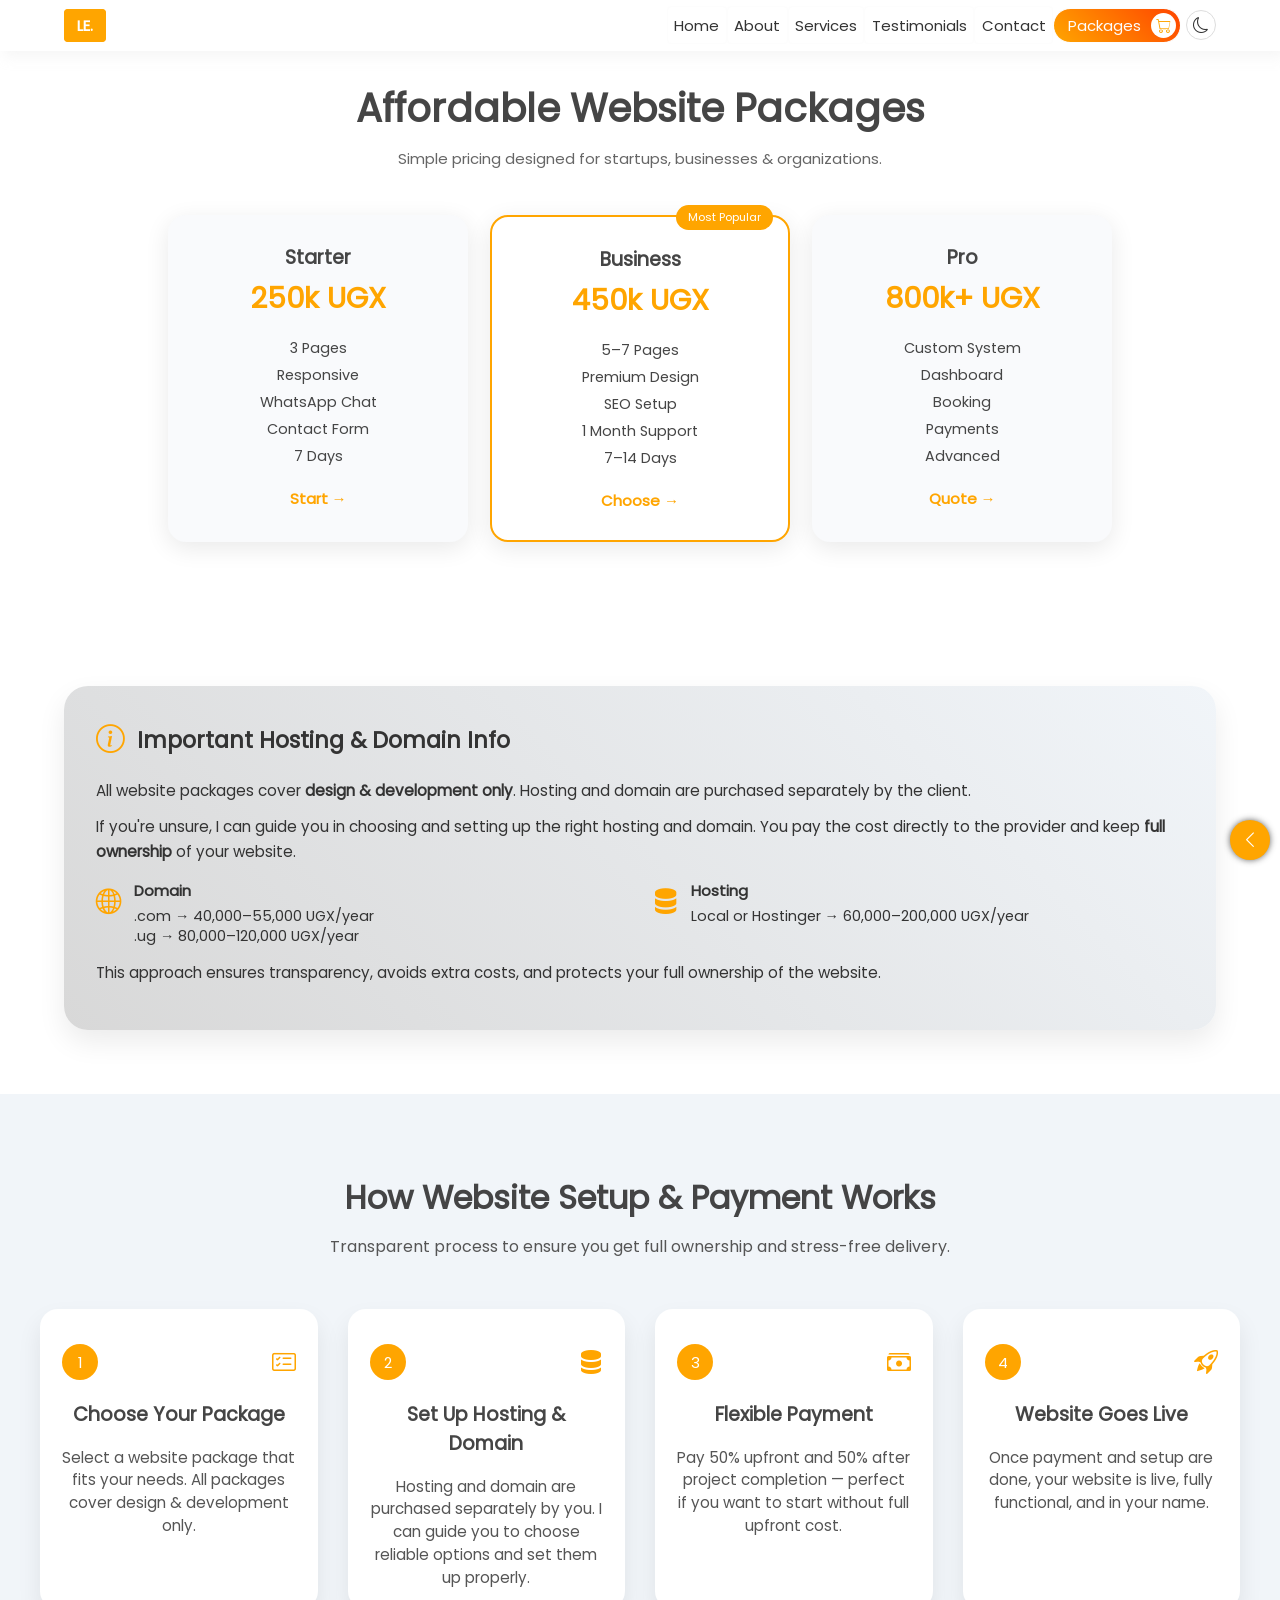
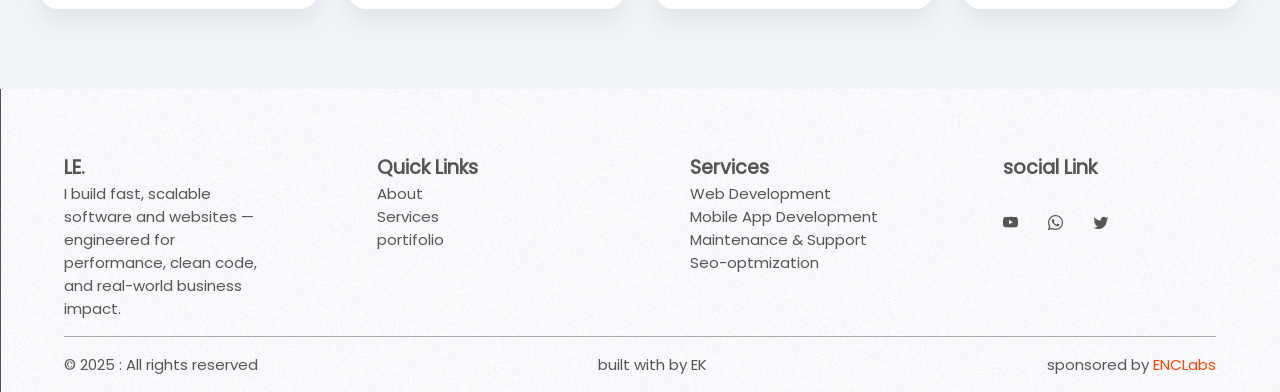
==== packages.html @ 896658f3 "Refactor: change lianemma to EmKay and organize files" ====
<!DOCTYPE html>
<html lang="en">
<head>
    <meta charset="UTF-8">
    <meta name="viewport" content="width=device-width, initial-scale=1.0">

    <!-- PRIMARY SEO -->
    <title>EmKay | Packages</title>

    <!---------styles links-->
    <link rel="stylesheet" href="css/style.css">
    <link rel="stylesheet" href="css/header.css">
    <link rel="stylesheet" href="css/home.css">
    <link rel="stylesheet" href="css/packages.css">
    <link rel="stylesheet" href="css/dark-mode.css">
    <link rel="stylesheet" href="css/cho.css">
    <link rel="stylesheet" href="css/bootstrap-icons.css">
    <link rel="stylesheet" href="css/mediascreen.css">

    <link rel="icon" type="image/jpg" href="img/site_logo_le.png">

    <meta name="google-site-verification" content="nlS0Vsj3P71KugD2MzU5uS8u9MO6nViIM4F-CZdDZWw" />


</head>
<body class="dark">
    <header>
        <nav>
            <div class="logo"><p>LE.</p></div>

            <div class="links">
                <a href="index.html">home</a>
                <a href="index.html#About">About</a>
                <a href="index.html#Services">Services</a>
                <a href="index.html#Testimonial">Testimonials</a>
                <a href="index.html#contact">contact</a>
                <a href="packages.html" class="pack fl">packages <i class="bi bi-cart icy"></i></a>

                <div class="dark-mo">
                    <i class="bi bi-moon"></i>
                    <i class="bi bi-sun"></i>
                </div>

                <div class="close">
                    <i class="bi bi-x icky"></i>
                </div>
            </div>

            <div class="piko fl">
                <a href="packages.html" class="pikop"><p>packages</p> <i class="bi bi-cart icy"></i></a>
                <div id="bars">
                    <i class="bi bi-list"></i>
                </div>
            </div>

        </nav>

    </header>


    <section class="home-pricing">

      <div class="pricing-header">
        <h2>Affordable Website Packages</h2>
        <p>Simple pricing designed for startups, businesses & organizations.</p>
      </div>

      <div class="pricing-mini">

        <div class="mini-card">
          <h4>Starter</h4>
          <span class="price">250k UGX</span>

          <ul>
            <li>3 Pages</li>
            <li>Responsive</li>
            <li>WhatsApp Chat</li>
            <li>Contact Form</li>
            <li>7 Days</li>
          </ul>

          <a href="index.html#contact">Start →</a>
        </div>

        <div class="mini-card popular">
          <span class="badge">Most Popular</span>

          <h4>Business</h4>
          <span class="price">450k UGX</span>

          <ul>
            <li>5–7 Pages</li>
            <li>Premium Design</li>
            <li>SEO Setup</li>
            <li>1 Month Support</li>
            <li>7–14 Days</li>
          </ul>

          <a href="index.html#contact">Choose →</a>
        </div>

        <div class="mini-card">
          <h4>Pro</h4>
          <span class="price">800k+ UGX</span>

          <ul>
            <li>Custom System</li>
            <li>Dashboard</li>
            <li>Booking</li>
            <li>Payments</li>
            <li>Advanced</li>
          </ul>

          <a href="index.html#contact">Quote →</a>
        </div>

      </div>

    </section>

<section class="pricing-note-card">
<div class="note-h">
  <div class="note-header">
    <i class="bi bi-info-circle icy"></i>
    <h3>Important Hosting & Domain Info</h3>
  </div>

  <div class="note-content">
    <p>All website packages cover <strong class="imp">design & development only</strong>. 
        Hosting and domain are purchased separately by the client.</p>

    <p>If you're unsure, I can guide you in choosing and setting up the right hosting and domain. 
        You pay the cost directly to the provider and keep 
        <strong class="imp">full ownership</strong> of your website.</p>

    <div class="note-items">

      <div class="note-item">
        <i class="bi bi-globe2 icy"></i>
        <div>
          <strong class="strg">Domain</strong>
          <p>.com → 40,000–55,000 UGX/year<br>.ug → 80,000–120,000 UGX/year</p>
        </div>
      </div>

      <div class="note-item">
        <i class="bi bi-server icy"></i>
        <div>
          <strong class="strg">Hosting</strong>
          <p>Local or Hostinger → 60,000–200,000 UGX/year</p>
        </div>
      </div>

    </div>

    <p>This approach ensures transparency, avoids extra costs, and protects your full ownership of the website.</p>
  </div>
</div>
</section>


      <!-- Payment Plan / Flexible Payment Section -->
    <section class="hosting-payment-steps">
      <div class="section-header">
        <h2>How Website Setup & Payment Works</h2>
        <p>Transparent process to ensure you get full ownership and stress-free delivery.</p>
      </div>

      <div class="steps-container">

        <!-- Step 1: Package Selection -->
        <div class="step-card">
            <div class="st-c-top fl">
                <div class="step-number">1</div>
                <i class="bi bi-card-checklist step-icon"></i>
            </div>
            <h4>Choose Your Package</h4>
            <p>
                Select a website package that fits your needs. 
                All packages cover design & development only.
            </p>
        </div>

        <!-- Step 2: Hosting & Domain -->
        <div class="step-card">
            <div class="st-c-top fl">
                <div class="step-number">2</div>
                <i class="bi bi-server step-icon"></i>
            </div>
            <h4>Set Up Hosting & Domain</h4>
            <p>
                Hosting and domain are purchased separately by you. 
                I can guide you to choose reliable options and set them up properly.
            </p>
            <ul class="more-holder">
                <li>.com → 40k–55k UGX/year, .ug → 80k–120k UGX/year</li>
                <li>Hosting → 60k–200k UGX/year</li>
            </ul>

        </div>

        <!-- Step 3: Payment Plan -->
        <div class="step-card">
            <div class="st-c-top fl">
                <div class="step-number">3</div>
                <i class="bi bi-cash-stack step-icon"></i>
            </div>
          <h4>Flexible Payment</h4>
          <p>Pay 50% upfront and 50% after project completion — perfect 
            if you want to start without full upfront cost.</p>
        </div>

        <!-- Step 4: Launch -->
        <div class="step-card">
            <div class="st-c-top fl">
                <div class="step-number">4</div>
                <i class="bi bi-rocket-takeoff step-icon"></i>
            </div>
            <h4>Website Goes Live</h4>
            <p>Once payment and setup are done, your website is live, fully functional, and in your name.</p>
        </div>

      </div>
    </section>



    <!---foooter-->
    <footer>
       <div class="footer-content">
            <div class="footer-About">
                <h2>LE.</h2>
                <p> 
                    I build fast, scalable software and websites — 
                    engineered for performance, 
                    clean code, and
                    real-world business impact.
                </p>
            </div>

            <div class="footer-nav">
                <h2>Quick Links</h2>
               <div class="foot-links">
                <a href="#About">About</a>
                <a href="#Services">Services</a>
                <a href="#portifolio">portifolio</a>
               </div>
            </div>

            <div class="footer-nav">
                <h2>Services</h2>
               <div class="foot-links">
                <a href="index.html#Services">Web Development</a>
                <a href="index.html#Services">Mobile App Development</a>
                <a href="index.html#Services">Maintenance & Support</a>
                <a href="index.html#Services">Seo-optmization</a>
               </div>
            </div>

            <div class="footer-socials">
                <h2>social Link</h2>
                <div class="icons">
                  <i class="bi bi-youtube icky"></i>
                  <i class="bi bi-whatsapp icky"></i>
                  <i class="bi bi-twitter icky"></i>
                </div>
            </div>
       </div>

       <div class="copy-ryt">
            <p> &copy; 2025 : All rights reserved</p>
            <p> built with <i class="fas fa-heart" style="color: orangered;"></i> by EK</p>
            <p> sponsored by <a href="https://enclabs.wuaze.com/" style="text-decoration: none; color: orangered;">ENCLabs</a></p>
       </div>
    </footer>



    <div class="up circular">
        <div id="aside-arrow">
              <div class="bi bi-chevron-left"></div>
        </div>
        <div class="soc-more">
            <a href="#"><div class="bi bi-chevron-up ctr"></div></a>
            <div class="aside-socials">
                <a href="https://wa.me/0706551043?text=Hello%20there!" target="_blank" rel="noopener noreferrer">
                <i class="bi bi-whatsapp ctr"></i>
                </a>
            </div>
        </div>
    </div>


    <script src="js/lenis.min.js"></script>
    <script src="js/SplitType.min.js"></script>
    <script src="js/gsap.min.js"></script>
    <script src="js/ScrollTrigger.min.js"></script>
    <script src="js/app.js"></script>
    <script src="js/dktoggle.js"></script>
</body>
</html>
---- css/style.css ----
*{
    padding: 0%;
    margin: 0%;
    box-sizing: border-box;
}

@font-face {
    font-family: "Poppins";
    src: url(../fonts/Poppins-Regular.woff2);
    font-display: swap;
}
@font-face {
    font-family: "Orbitron";
    src: url(../fonts/Web-PS\ Orbitron.woff2);
    font-display: swap;
}
@font-face {
    font-family: "space";
    src: url(../fonts/SpaceGrotesk-Regular.otf);
    font-display: swap;
}

body{
    width: 100%;
    height: 100dvh;
    background: hsl(0 0 100%);
    color: #2c2c2ce1;
    font-family: "Poppins",sans-serif;
    font-size: 15px;
    transition: background 0.8s ease-in-out, background-image 0.8s ease-in-out, color 0.8s ease-in-out;
}


:root{
    /* --background:  rgb(130, 60, 201); */
    --background:  #ffa500;
    --box-shadow: 0px 3px 6px #3333331d;
    --shad: 4px 6px 12px #ddd;
    --shad-2: 4px 6px 12px #0000002c;
    --dck-acc: #555555; 
}

/* defaults */
.btn{
    width: 120px;
    padding: 6px;
    border: none;
    background: var(--background);
    color: #fff;
    text-decoration: none;
    text-align: center;
    border-radius: 5px;
    cursor: pointer;
}

.btn a{
    text-decoration: none;
    font-size: large;
    font-weight: 500;
    color: #fff;
}

img{
    width: 100%;
    height: 100%;
    object-fit: cover;
}

/* defaults end */


/* classes */
.ctr{
    display: flex;
    align-items: center;
    justify-content: center;
}

.fl{
    display: flex;
}

.fl-c{
    display: flex;
    align-items: center;
    justify-content: center;
    flex-direction: column;
}

.skills-top{
    text-align: center;
}
---- css/header.css ----
/* header */
header{
    width: 100%;
    display: flex;
    flex-direction: column;

    /* nav */
    nav{
        width: 100%;
        display: flex;
        align-items: center;
        justify-content: space-between;
        padding-inline: 4rem;
        padding-block: 0.4rem;
        box-shadow: 4px 6px 12px #ddd;
        position: sticky;
        top: 0;
        transition: 1s ease-in-out;
    }

    nav.active{
        position: fixed;
        top: 0%;
        background: #fff;
        color: #333;
        z-index: 999;
        box-shadow: 4px 6px 12px #dddddd41;
    }

    nav.active a{
        color: #333;
    }


    nav .logo{
        background: var(--background);
        color: #fff;
        border-radius: 4px;
    }

    nav .logo p{
        border: 1px solid var(--background);
        padding: 4px 12px;
        border-radius: 4px;
        font-weight: 800;
    }

    nav .links{
        display: flex;
        align-items: center;
    }

    nav .links a{
        text-transform: capitalize;
        text-decoration: none;
        padding: 0.4rem;
        font-weight: 500;
        border: 1px solid #fdfdfd;
        border-radius: 4px;
        /* color: var(--background); */
        transition: 0.5s ease-in-out;
    }

    nav .links a:hover{
        border: 1px solid var(--background);
    }

    nav #bars{
        display: none;
    }

    .pack{
        background: linear-gradient(45deg,orange,orangered);
        padding: 4px 4px !important;
        padding-left: 14px !important;
        color: #fdfdfd !important;
        border-radius: 24px !important;
        margin-right: 5px;
        text-decoration: none;
        display: flex !important;
        justify-content: space-between !important;
        align-items: center;
        gap: 10px;

        .icy{
            font-weight: 700;
            background: white;
            color: orange;
            padding: 1px 5px;
            border-radius: 100%;
        }
    }

    .piko{
        gap: 10px;
        position: absolute;
        top: -30px;
    }

    .pikop{
        width: 140px;
        display: none;
        background: linear-gradient(45deg,orange,orangered);
        display: flex;
        align-items: center;
        justify-content: space-between;
        border-radius: 24px;
        padding-left: 14px;
        padding-right: 4px;
        color: #fff !important;
        text-decoration: none !important;

        .icy{
            font-weight: 700;
            background: white;
            color: orange;
            padding: 1px 5px;
            border-radius: 100%;
        }
    }

    .close{
        display: none;
    }

    /* .dark-mo */

    .dark-mo{
        width: 30px;
        height: 30px;
        display: flex;
        align-items: center;
        justify-content: center;
        opacity: 1;
        color: #aaaaaa;
        padding: 0.4rem;
        font-size: 1rem;
        border: 1px solid #ddd;
        border-radius: 100%;

        .bi-sun{
            position: absolute;
            color: #fff;
            font-weight: 700;
        }

        .bi-moon{
            color: #333;
            opacity: 0;
            transform: rotateX(360deg);
        }
    }

    .dark-mo:hover{
        cursor: pointer;
    }
}


/* ================ footer styles ================= */


/* footeerr styles */
footer{
    width: 100%;
    background: #eeeeee;
    background-image: url(../img/tst_bck-02.jpg);
    background-size: cover;
    color: var(--dck-acc);
    padding: 4rem;
    padding-bottom: 0rem;

    h2{
        font-size: 1.2rem;
    }
}

.footer-content{
    width: 100%;
    display: flex;
    justify-content: space-between;
    gap: 100px;
    padding-bottom: 1rem;
}

.footer-About{
    width: 100%;
}

.footer-nav{
    width: 100%;
    display: flex;
    flex-direction: column;
}

.foot-links{
    display: flex;
    flex-direction: column;
}

.footer-nav a{
    color: var(--dck-acc);
    text-decoration: none;
}

.footer-socials{
    flex-direction: column;
    width: 100%;
    display: flex;
    gap: 30px;
}

.icons{
    display: flex;
    gap: 30px;
}

.copy-ryt{
    width: 100%;
    display: flex;
    align-items: center;
    justify-content: space-between;
    padding-block: 1rem;
    /* background: #eeeeee; */
    border-top: 1px solid #aaaaaa;
}

/* =============== Header media queries =============== */

@media screen and (max-width: 768px) {
    nav{
        width: 100%;
        position: relative;
        padding-inline: 2rem !important;

        #bars{
            width: 30px;
            height: 30px;
            background: transparent;
            display: flex !important;
            align-items: center;
            justify-content: center;
            font-size: 1.2rem;
            border-radius: 4px;
            box-shadow: var(--shad-2);
            border: 1px solid orange;

            .bi-list{
                font-size: 1.5rem;
                color: orange;
            }
        }

        .links{
            width: 100%;
            background: #ffffff71;
            backdrop-filter: blur(7px);
            padding: 34px;
            padding-top: 24px;
            position: absolute;
            right: -200%;
            top: 0%;
            opacity: 0;
            display: flex;
            flex-direction: column !important;
            justify-content: left !important;
            align-items: start !important;
            gap: 15px;
            transition: transform 1s ease-in-out,
                        opacity 0.9s ease-in-out, box-shadow 1.8s ease-in-out;
            z-index: 999;

            a{
                width: 80%;
                border-color: #3333332a !important;
            }

            .close{
                width: 30px;
                height: 30px;
                color: orangered;
                border: 1px solid orangered;
                border-radius: 100%;
                display: flex;
                align-items: center;
                justify-content: center;
                position: absolute;
                top: 20px;
                right: 20px;

                .icky{
                    font-size: 1.2rem;
                    color: orangered;
                    display: block;
                }
            }
        }

        .links.small{
            height: 100vh;
            right: 0%;
            opacity: 1;
            box-shadow: var(--shad-2);
            /* z-index: 1; */
            transition: all 1s ease-in-out;
        }

        .piko{
            position: relative;
            top: 0px;
        }

        .pikop{
            display: flex;
        }
    }


    /* ========footer========== */
    footer{
        padding-inline: 2rem;
    }
    
    .footer-content{
        flex-wrap: wrap;
        gap: 15px;
    }

    .copy-ryt{
        width: 100% !important;
        display: flex;
        align-items: center;
        flex-direction: column !important;
        justify-content: space-between;
        padding-inline: 1 !important;

        p{
            width: 100% !important;
        }
    }
}
---- css/home.css ----
/* hero */
.hero{
    width: 100%;
    height: 90dvh;
    align-items: center;
    justify-content: center;
    display: flex;
    gap: 50px;
    padding-inline: 4rem;
    background: #fafaff;
    background-image: url(../img/tst_bck-02.jpg);
    background-size: cover;

    /* hero-cont */
    .hero-cont{
    width: 100%;
    display: flex;
    gap: 10px;
    flex-direction: column;

    .contbtn{
        width: 150px;
        min-height: 28px;
        opacity: 0;
        padding: 6px;
        display: flex;
        align-items: center;
        justify-content: space-between;
        font-size: 16px;
        font-weight: 500;
        border: none;
        border-radius: 30px;
        background: var(--background);
        transition: 0.5s;
        transform: scale(0.5);
        text-decoration: none;

        span{
            padding-left: 0.5rem;
            color: #fff;
        }

        .icky{
            width: 25px;
            height: 25px;
            display: flex;
            align-items: center;
            justify-content: center;
            background: #fff;
            border-radius: 100%;
            color: orange;
            padding: 4px;
            font-size: 18px;
        }
    }

    .contbtn:hover{
        background: none;
        border: 1px solid orange;
        box-shadow: var(--box-shadow);
        cursor: pointer;
        color: orange;
    }

    .contbtn:hover .icky{
        background: orange;
        color: #fff;
    }
    }

    /* .hero-social */
    .hero-social{
        /* width: 10%; */
        padding: 14px 14px;
        background: #fff;
        border-radius: 4px;
        box-shadow: var(--shad-2);
        display: flex;
        align-items: center;
        justify-content: center;
        flex-direction: column;
        gap: 20px;
        font-size: 30px;

        .xemh{
            width: 35px;
            height: 35px;
            border: 1px solid orange;
            border-radius: 100%;
            padding: 18px;
        }

        a{
            text-decoration: none;
        }

        .icky{
            display: flex !important;
            font-size: 1.3rem;
            color: var(--background);
        }

    }


    /* hero-img */
    .hero-img{
        width: 600px;
        height: 340px;
        border-radius: 100%;
        overflow: clip;
        margin-right: 40px;

        img{
            width: 100%;
            height: 100%;
            object-fit: cover;
        }
    }

}


/* .marquee */

.marquee{
    width: 100%;
    overflow-x: clip;
    background: rgb(255, 255, 255);
    color: var(--background);
    position: relative;
    padding: 12px;
}

.marquee-holder{
    position: relative;
    width: 100%;
    padding: 12px;
    display: flex;
    align-items: center;
    justify-content: center;
}

.mar{
    width: 200px;
    position: absolute;
    left: max(calc(200px * 7),100%);
    padding: 4px 14px;
    display: flex;
    align-items: center;
    gap: 10px;
    animation: sli 30s linear infinite;
    font-weight: 700;
    color: #333;

    .icky{
        color: orange;
        font-size: 1em;
    }
}

@keyframes sli {
    to{
        left: -200px;
    }
}

.mar:nth-child(1){
    animation-delay: calc(30s / 7 * (7 - 1) * -1);
    /* background: #000; */
}

.mar:nth-child(2){
    animation-delay: calc(30s / 7 * (7 - 2) * -1);
}

.mar:nth-child(3){
    animation-delay: calc(30s / 7 * (7 - 3) * -1);
}

.mar:nth-child(4){
    animation-delay: calc(30s / 7 * (7 - 4) * -1);
}

.mar:nth-child(5){
    animation-delay: calc(30s / 7 * (7 - 5) * -1);
    /* background: yellow; */
}

.mar:nth-child(6){
    animation-delay: calc(30s / 7 * (7 - 6) * -1);
}

.mar:nth-child(7){
    animation-delay: calc(30s / 7 * (7 - 7) * -1);
}




/* .About */
.About{
    width: 100%;
    height: 100vh;
    display: flex;
    flex-direction: column;
    align-items: center;
    justify-content: center;
    gap: 40px;
    padding-inline: 4rem;

    /* .about-top */
    .about-top{
        width: 100%;
        display: flex;
        flex-direction: column;
        align-items: center;
        justify-content: center;
        gap: 5px;

        h2{
            overflow: clip;
            font-size: 2rem;
        }
    }


    
    /* .about-body */
    .about-body{
        width: 100%;
        display: flex;
        gap: 40px;
        padding-inline: 6rem;
    }

    .about-body-img{
        width: 50%;
        height: 400px;
        /* aspect-ratio: 4/5; */
        border-radius: 5px;
        overflow: clip;

        img{
            width: 100%;
            height: 100%;
            object-fit: cover;
        }
    }

    
    .cvbtn{
        width: 180px;
        position: relative;
        display: flex;
        align-items: center;
        justify-content: space-between;
        border: none;
        text-decoration: none;
        padding: 0.6rem 1rem;
        font-size: 16px;
        font-weight: 500;
        background: var(--background);
        box-shadow: 4px 6px 12px #ddd;
        color: aliceblue;
        border-radius: 30px;
        overflow: clip;
        transition: transform 0.5s ease-in-out;

        .icky{
            background: #fff;
            font-size: 16px;
            border-radius: 4px;
            color: var(--background);
            padding: 2px;
            position: relative;
            z-index: 1;
            transition: all 1s ease-in-out;
        }

        p{
            position: relative;
            z-index: 1;
        }
    }

    .cvbtn::before{
        content: "";
        position: absolute;
        inset: 0;
        transform: translateY(-180px);
        transition: all 1s ease-in-out;
        background: rebeccapurple;
        border-radius: 30px;
        z-index: -1;
        opacity: 0;
    }

    .cvbtn:hover::before{
        transform: translateY(0);
        z-index: -1;
        opacity: 1;
    }

    .cvbtn:hover{
        transform: translateY(10%);

        .icky{
            color: rebeccapurple;
            box-shadow: var(--shad-2);
        }
    }

    
    .about-cont{
        display: flex;
        flex-direction: column;
        gap: 20px;

        p{
            overflow: clip;
        }
    }


    /* .about-more */
    .about-more{
        display: flex;
        gap: 10px;

        & > div{
            width: 100%;
            height: 200px;
            border-radius: 4px;
            display: flex;
            flex-direction: column;
            align-items: center;
            justify-content: center;
            box-shadow: 4px 6px 12px #ddd;

            &:nth-child(1){
                background: hsl(0, 0%, 100%);
                color: hsl(0 0 40);
                text-align: center;
            }

            &:nth-child(1) h2{
                background: hsl(0, 0%, 100%);
                color: hsl(0 0 35);
            }

             &:nth-child(1) .icky{
                background: hsl(0, 0%, 100%);
                font-size: 1.5rem;
                color: hsl(0 0 35);
                padding: 4px;
                border-radius: 4px;
                margin-bottom: 14px;
                display: block;
            }

            &:nth-child(2){
                color: hsl(0, 0%, 100%);
                background: var(--background);
                text-align: center;
            }

            &:nth-child(2) .icky{
                color: hsl(0, 0%, 100%);
                font-size: 1.5rem;
                padding: 4px;
                border-radius: 4px;
                margin-bottom: 14px;
                display: block;
            }

            &:nth-child(3){
                background: hsl(241, 84%, 35%);
                color: hsl(0 0 85);
                text-align: center;
            }

            &:nth-child(3) .icky{
                color: hsl(0 0 98);
                font-size: 1.5rem;
                padding: 4px;
                border-radius: 4px;
                margin-bottom: 14px;
                display: block;
            }
        }

        .about-more p{
            text-align: center;
            font-size: 0.9rem;
        }

        .about-more h2{
            color: hsl(0 0 98);
            font-weight: 800;
            text-align: center;
        }
    }
}


/* services */
.services{
    width: 100%;
    height: 120vh;
    display: flex;
    align-items: center;
    justify-content: center;
    flex-direction: column;
    padding: 4rem;
    perspective: 1000px;

    .services-top{
        text-align: center;
        margin-bottom: 50px;

        h2{
            font-size: 2rem;
        }
    }

.service-cards{
    width: 100%;
    display: flex;
    justify-content: center;
    gap: 24px;
    perspective: 1400px;
    margin-top: 60px;
    transform-style: preserve-3d;

    .service-card{
        width: 100%;
        height: 320px;
        display: flex;
        flex-direction: column;
        justify-content: space-between;
        gap: 14px;
        background: #fafafa;
        padding: 24px;
        border-radius: 14px;
        transform: rotateY(10deg);
        transition: transform 0.8s ease-in-out,box-shadow 0.5s ease-in-out;
        box-shadow: var(--shad);
        will-change: transform;
        -webkit-font-smoothing: antialiased !important;
        -moz-osx-font-smoothing: grayscale !important;
        text-rendering: optimizeLegibility !important;
        backface-visibility: hidden !important; 

        .icky{
            width: 42px;
            height: 42px;
            padding: 8px;
            border-radius: 50%;
            border: 1px solid black;
            color: black;
            display: flex;
            align-items: center;
            justify-content: center;
            font-size: 24px;
        }

        h2{
            font-size: 17px;
            display: block;
            transform: translateZ(0) !important;
            backface-visibility: hidden !important;
        }

        p{
            font-size: 14px;
            line-height: 1.5;
            opacity: .85;
            display: block;
            transform: translateZ(0) !important;
            backface-visibility: hidden !important;
        }

        .icky-hold{
            width: 100%;
            height: 100px;
            border-radius: 14px;
            display: flex;
            align-items: center;
            justify-content: center;
            background: linear-gradient(to right,#ddd 1px,transparent 1px),
                        linear-gradient(to bottom,#ddd 1px,transparent 1px);
            background-size: 40px 40px;
            box-shadow: inset 30px 30px 50px #fff,
                        inset -30px -30px 50px #fff;
            transition: all .45s ease;
        }
    }


    .featured {
        transform: rotateY(0deg) !important;
        border: 1px solid #cccccc;
        box-shadow: 10px 40px 60px #cccccc80;
        transition: transform 0.8s ease-in-out, box-shadow 0.5s ease-in-out;

        .icky-hold .icky{
            color: #111;
        }

        .service-link{
            opacity: 1;
        }
    }

    .service-card:nth-child(1){
        transform: rotateY(-10deg);
    }

    .service-card:nth-child(2){
        transform: rotateY(-10deg);
    }

    .service-card:nth-child(3){
        .icky{
            width: 42px;
            height: 42px;
        }
    }

    .service-card:hover{
        transform: rotateY(0deg) !important;
    }

}


.service-card:hover .icky-hold{
    transform: scale(1.07);
}



.service-link{
    margin-top: auto;
    font-weight: 600;
    font-size: 14px;
    text-decoration: none;
    color: var(--accent);
    opacity: 0.8;
    transition: all .4s ease;
}

.service-card:hover .service-link{
    opacity: 1;
}

/* Glow */
.featured::before{
    content: "";
    position: absolute;
    inset: -3px;
    border-radius: 20px;
    background: linear-gradient(120deg,var(--accent),transparent,var(--accent));
    filter: blur(14px);
    opacity: .6;
    z-index: -1;
}


.process-timeline{
    width: 100%;
    display: flex;
    align-items: center;
    justify-content: center;
    gap: 16px;
    margin-top: 70px;
    flex-wrap: wrap;
}

.process-step{
    display: flex;
    flex-direction: column;
    align-items: center;
    gap: 8px;
    font-size: 13px;
    color: var(--text-muted);
    opacity: 0;
    transform: translateY(20px);
    transition: all .6s cubic-bezier(.25,.8,.25,1);
}

.process-step .icy{
    width: 30px;
    height: 30px;
    padding: 8px;
    border-radius: 50%;
    background: #1111111c;
    color: #111;
    display: flex;
    align-items: center;
    justify-content: center;
    font-size: 18px;
}

.process-line{
    width: 50px;
    height: 2px;
    background: linear-gradient(90deg, transparent, var(--accent), transparent);
    opacity: .5;
}

/* Reveal animation */
.process-step.show{
    opacity: 1;
    transform: translateY(0);
}


.process-step:nth-child(5) i{
    box-shadow: 0 0 0 rgba(255,153,0,.6);
    animation: pulse 2s infinite;
}

@keyframes pulse{
    0%{ box-shadow: 0 0 0 0 rgba(255,153,0,.6); }
    70%{ box-shadow: 0 0 0 14px rgba(255,153,0,0); }
    100%{ box-shadow: 0 0 0 0 rgba(255,153,0,0); }
}

}

/* portifolio */
.portifolio {
    width: 100%;
    height: 100vh;
    padding: 5rem 2rem;
    gap: 30px;
    background-image: url(../img/tst_bck-02.jpg);
    background-size: cover;

    .portifolio-top{

        h2{
            font-size: 2rem;
        }
    }

    .slides{
        height: 500px;
        gap: 20px;
        transition: all 1s ease-in-out;
        /* background: pink; */

        .slide{
            width: 80px;
            height: 380px;
            transform: scale(0.9);
            box-shadow: var(--shad-2);
            border-radius: 4px;
            overflow: clip;
            position: relative;
            transition: all 1s ease;

            .img{
                position: absolute;
                top: -120%;
            }

            .slide-cont{
                position: relative;
                display: flex;
                flex-direction: column;
                gap: 2px;

                h3{
                    min-width: 280%;
                    position: relative;
                    padding: 4px;
                    border-radius: 4px;
                    top: 120px;
                    left: -80px;
                    transform: rotate(90deg);
                    text-align: center;
                    background: goldenrod;
                }

                p{
                    position: absolute;
                    left: 120%;
                }
                .stack-used{
                    position: absolute;
                    right: -120%;
                }
            }

            .btn{
                position: absolute;
                left: -150%;
            }
        }

        .slide.active{
            width: 400px;
            padding: 14px;
            transform: scale(1);
            background: #fff;

            .img{
                width: 100%;
                height: 160px;
                position: relative;
                border-radius: 8px;
                overflow: clip;
                top: 0%;
            }

            .slide-cont{
                position: relative;

                h3{
                    width: 100%;
                    position: relative;
                    top: 0;
                    left: 0%;
                    transform: rotate(0deg);
                    text-align: left;
                    background: transparent;
                }

                p{
                    position: relative;
                    left: 0%;
                }

                .stack-used{
                    gap: 10px;
                    position: relative;
                    right: 0%;

                    p{
                        background: #000;
                        color: #fff;
                        padding: 4px 14px;
                        border-radius: 24px;
                    }
                }

                .btn{
                    position: relative;
                    left: 0%;
                    margin-top: 10px;
                }
            }
        }

    }

    .slides:hover .slide{
            width: 80px;
            height: 380px;
            transform: scale(0.9);
            box-shadow: var(--shad-2);
            border-radius: 4px;
            overflow: clip;
            position: relative;
            transition: all 1s ease;

            .img{
                position: absolute;
                top: -120%;
            }

            .slide-cont{
                position: relative;
                display: flex;
                flex-direction: column;
                gap: 2px;

                h3{
                    width: 150%;
                    height: auto !important;
                    position: relative;
                    top: 120px;
                    transform: rotate(90deg);
                    text-align: center;
                    background: goldenrod;
                }

                p{
                    position: absolute;
                    left: 120%;
                }
                .stack-used{
                    position: absolute;
                    right: -120%;
                }
            }

            .btn{
                position: absolute;
                left: -150%;
            }
    }

    .slides:hover .slide.active{
        background: transparent;
        .slide-cont{
            position: relative;

            p{
                position: absolute;
                left: 320px;
            }

            /* .stack-used{
                position: absolute;
                left: 320px;
            } */
        }

        h3{
            left: -50px;
        }

        .btn{
            position: absolute;
            left: 220%;
        }
    }

    .slides:hover .slide:hover{
            width: 400px;
            height: 380px;
            padding: 14px;
            transform: scale(1);
            display: flex;
            flex-direction: column;
            justify-content: space-between;
            background: #fff;

            .img{
                width: 100%;
                height: 160px;
                position: relative;
                top: 0%;
                overflow: clip;
                border-radius: 8px;
            }

            .slide-cont{
                position: relative;

                h3{
                    width: 100%;
                    height: auto !important;
                    position: relative;
                    top: 0;
                    left: 0%;
                    transform: rotate(0deg);
                    text-align: left;
                    background: transparent;
                }

                p{
                    position: relative;
                    left: 0%;
                    font-size: 0.9rem;
                }

                .stack-used{
                    gap: 10px;
                    position: relative;
                    right: 0%;

                    p{
                        background: #000;
                        color: #fff;
                        padding: 4px 14px;
                        border-radius: 24px;
                    }
                }

                .btn{
                    position: relative;
                    left: 0%;
                    margin-top: 10px;
                }
            }
    }
}



/* me */
.me{
    padding-inline: 4rem;
    padding-block: 2rem;

    .me-container{
        width: 100%;
        display: flex;
        justify-content: space-between;
        padding: 0.8rem;
        background: linear-gradient(45deg, black, grey);
        box-shadow: 0px 4px 6px #3333331d;
        border-radius: 8px;
        color: #fff;


        
        .me-cotent{
            width: 100%;
            display: flex;
            justify-content: center;
            flex-direction: column;
            padding-left: 6rem;

            h2{
                font-size: 2rem;
            }
        }

        .me-container p{
            margin-top: 20px;
            overflow-y: clip;
        }

        .me-img{
            width: 50%;
            height: 300px;
            overflow: clip;
        }

        .me-img img{
            width: 100%;
            height: 150%;
            object-fit: cover;
        }

        .cta-btns{
            width: 80%;
            gap: 30px;
            flex-wrap: wrap;
            margin-top: 30px;

            a{
                width: 220px;
                text-decoration: none;
                color: #fff;
                border: 1px solid #fff;
                display: flex;
                align-items: center;
                justify-content: space-between;
                padding: 8px 8px;
                padding-left: 14px;
                gap: 10px;
                border-radius: 24px;

                .icy{
                    background: #fff;
                    color: #000000;
                    width: 30px;
                    height: 30px;
                    font-size: 1.1rem;
                    display: flex;
                    align-items: center;
                    justify-content: center;
                    border-radius: 100%;
                }
            }

            a:nth-child(1){
                border: none;
            }

        }

    }
}


/* .testimonials */

.Testimonials{
    width: 100%;
    height: 100vh;
    padding-inline: 4rem;
    background-image: url(../img/tst_bck-02.jpg);
    background-size: cover;

    h2{
        font-size: 2rem;
    }
}

.testimonial-slides{
    width: 100%;
    display: flex;
    justify-content: space-between;
    padding-block: 4rem;
}

.testimonial{
    width: 100%;
    display: none;
    align-items: center;
    justify-content: space-between;
    gap: 50px;
}

.div-one{
    width: 100%;
    background-color: aliceblue;
    padding: 0.8rem;
    box-shadow: var(--box-shadow);
    color: #333;
}

.testimonial-top {
    display: flex;
    padding-bottom: 12px;
    border-radius: 5px;
}

.testimonial-top h2{
    font-size: 18px;
    color: black;
}
.testimonial-top .testimonial-name{
    padding-left: 12px;
    color: #333;
}

.testimonial-img{
    width: 50px;
    height: 50px;
    border-radius: 50%;
    overflow: clip;
}

.testimonial-slides img{
    width: 100%;
    height: 100%;
    object-fit: cover;
}

.testimonial-top .rating{
    width: 60%;
    display: flex;
    justify-content: right;
}

.testimonial-top .rating .fa-star{
    color: var(--background);
}

.test-dots{
    width: 100%;
    display: flex;
    align-items: center;
    justify-content: center;
    gap: 5px;
}

.tdot{
    width: 10px;
    height: 10px;
    border-radius: 100%;
    background: var(--background);
}

/* .contact-wrapper */
.contact-wrapper{
    width: 100%;
    min-height: 100vh;
    padding-inline: 12rem;
    padding-block: 4rem;
}

.contact-wrapper-top{
    width: 100%;
    text-align: center;
    display: flex;
    align-items: center;
    justify-content: center;
    flex-direction: column;

    h2{
        font-size: 2.5rem;
    }
}

.contact{
    width: 100%;
    display: flex;
    gap: 50px;
    justify-content: space-between;
    padding-top: 4rem;
}

.left{
    width: 50%;
    border-right: 1px solid #3333331d;
    padding: 12px;
}

.left .call-me{
    padding: 20px;
    border-bottom: 1px solid #3333331d;
}

.left .call-me div{
    width: 100%;
    display: flex;
    align-items: center;
    gap: 20px;
    color: #ee1b84;;
    padding-bottom: 12px;
}
.xem-call{
    display: flex;
    flex-direction: column !important;
    justify-content: left !important;
    align-items: flex-start !important;
    text-align: left !important;
    gap: 5px !important;
}

.left .icky{
    width: 35px;
    height: 35px;
    color: rgb(245, 245, 245);
    display: flex;
    align-items: center;
    justify-content: center;
    background: #ee1b84;
    padding: 12px;
    font-size: 1.1rem;
    font-weight: 700;
    border-radius: 100%;
}

.left .call-me div h4{
    font-size: small;
    text-transform: capitalize;
}

form{
    width: 40%;
    height: 470px;
    display: flex;
    background: #f1f1f1;
    flex-direction: column;
    gap: 10px;
    padding: 24px;
    border-radius: 5px;
    box-shadow: 0px 5px 14px #0000004d;
}

form .icky{
    display: none;
}

form .names{
    display: flex;
    align-items: center;
    justify-content: space-between;
    gap: 10px;
    position: relative;

    & .p01{
        position: absolute;
        right: 210px;
    }

    .p02{
        position: absolute;
        right: 10px;
    }
}



form input,form textarea{
    width: 100%;
    padding: 12px;
    border: none;
    border-radius: 5px;
    border: 1px solid #8f8f8f96;
    background: transparent;
    color: #333;
    font-family: "Poppins",sans-serif;
    outline: none;
}

form::placeholder{
    color: #464646;
}

form textarea{
    height: 200px;
}

form button{
    width: 50%;
    display: flex;
    align-items: center;
    justify-content: space-between;
    margin: 1px auto;
    padding: 8px;
    padding-left: 14px;
    cursor: pointer;
    background: var(--background);
    border: none;
    border-radius: 50px;
    font-size: 18px;
    color: aliceblue;

    .bi-send{
        background: #fff;
        color: orange;
        border-radius: 50%;
        width: 25px;
        height: 25px;
        padding: 4px;
    }
}

.email{
    position: relative;

    & .e01{
        position: absolute;
        right: 10px;
        top: 5px;
    }
}

.message{
    position: relative;

    & .txt01{
        position: absolute;
        right: 10px;
        top: 5px;
    }
}



/* show class */

.show{
    display: flex;
}

/* .up */
.up{
    display: flex;
    align-items: center;
    justify-content: space-between;
    position: fixed;
    bottom: 40px;
    right: 10px;
    color: #33333342;
    padding: 6px;
    background-color: var(--background);
    border-top-left-radius: 10px;
    border-bottom-left-radius: 10px;
    transition: 0.5s;
    overflow: hidden;
    animation: boxy 2s linear infinite;
}

/* Keyframes for pulsing shadow */
@keyframes boxy {
    0% {
        box-shadow: 0 0 0 0 rgba(255, 87, 34, 0.7);
    }
    50% {
        box-shadow: 0 0 20px 10px rgba(255, 87, 34, 0.5);
    }
    100% {
        box-shadow: 0 0 0 0 rgba(255, 87, 34, 0.7);
    }
}

.up.paused{
    animation-play-state: paused;
}


.up.circular{
    width: 40px;
    height: 40px;
    display: flex;
    align-items: center;
    justify-content: center;
    border-radius: 100%;
    box-shadow: 0px 0px 6px #333333c0;

}

.up.circular .soc-more{
    position: absolute;
    right: -130px;
}

.up .bi-chevron-left{
    color: #fff;
    font-size: 18px;
    cursor: pointer;
}

.soc-more{
    width: 120px;
    display: flex;
    align-items: center;
    justify-content: center;
    gap: 5px;
    position: relative;
    transition: 1s ease;
    right: -300px;

    a{
        text-decoration: none;
    }
}

.soc-more.active{
    right: 0px;
}


.soc-more .bi-whatsapp{
   color: #fff;
   padding: 6px;
   width: 30px;
   height: 30px;
   font-size: 20px;
   background: green;
   border-radius: 100%;
}
.soc-more .bi-chevron-up{
    font-size: 1rem;
    font-weight: bolder;
    padding: 1px;
    width: 30px;
    height: 30px;
    color: #fdfdfd;
    border-radius: 100%;
    border: 2px solid #ffffff;
}

.trans{
    transform: rotate(180deg);
}

/* floating pricing button */

.floating-pricing-btn{
  position: fixed;
  bottom: 120px;
  right: -320px;
  background: #ff880085;
  color: #fff;
  padding: 8px 14px;
  border: 2px solid #ddd;
  border-radius: 50px;
  font-weight: 600;
  text-decoration: none;
  box-shadow: 0 8px 20px rgba(0,0,0,0.2);
  display: flex;
  backdrop-filter: blur(1px);
  align-items: center;
  gap: 8px;
  z-index: 1000;
  transition: all 0.8s ease;

    animation: boxy 2s linear infinite;

    span:nth-child(2){
        display: none;
    }
}

.floating-pricing-btn:hover{
  background: #0056d2;
  transform: translateY(-3px);
  color: #fff;
  box-shadow: 0 12px 25px rgba(0,0,0,0.25);
}

.floating-pricing-btn .bi-cart{
    background: #fff;
    color: orange;
    width: 30px;
    height: 30px;
    border-radius: 100%;
    box-shadow: 4px 6px 14px #0000004d;
}

.floating-pricing-btn.float{
    opacity: 1;
    right: 10px;
}
---- css/packages.css ----
.home-pricing{
  padding: 80px 20px;
  background: #fff;
}

.pricing-header{
  text-align: center;
  max-width: 620px;
  margin: 0 auto 45px;
}

.pricing-header h2{
  font-size: 2.4rem;
  margin-bottom: 10px;
}

.pricing-header p{
  color: #666;
}

/* Layout */
.pricing-mini{
  display: flex;
  justify-content: center;
  gap: 22px;
  flex-wrap: wrap;
  max-width: 1100px;
  margin: auto;
}

/* Cards */
.mini-card{
  background: #f9fafc;
  border-radius: 18px;
  padding: 28px 22px;
  width: 100%;
  max-width: 300px;
  text-align: center;
  transition: all .3s ease;
  box-shadow: 0px 6px 24px #00000017;
}

.mini-card:hover{
  transform: translateY(-6px);
  box-shadow: 0 12px 30px rgba(0,0,0,.08);
}

.mini-card h4{
  font-size: 1.2rem;
  margin-bottom: 5px;
}

.price{
  font-size: 1.8rem;
  font-weight: 700;
  color: orange;
}

.mini-card ul{
  list-style: none;
  margin: 18px 0 20px;
  padding: 0;
  display: flex;
  flex-direction: column;
  gap: 6px;
  font-size: .9rem;
}

.mini-card a{
  display: inline-block;
  font-weight: 600;
  text-decoration: none;
  color: orange;
}

.mini-card a:hover{
  text-decoration: underline;
}

/* Popular */
.popular{
  background: #fff;
  border: 2px solid orange;
  position: relative;
}

.badge{
  position: absolute;
  top: -12px;
  right: 15px;
  background: orange;
  color: #fff;
  padding: 4px 12px;
  font-size: .7rem;
  border-radius: 20px;
}


/* .pricing-note-card{ */
.pricing-note-card{
    padding: 4rem;
    border-radius: 18px;
    color: #333;
}

.note-h{
    box-shadow: 0 12px 28px rgba(0,0,0,0.08);
    background: linear-gradient(45deg,#d8d8d8,#f1f5f9);
    padding: 2rem;
    border-radius: 24px;
}

.note-header{
  display: flex;
  align-items: center;
  gap: 12px;
  margin-bottom: 18px;
}

.note-header i{
  font-size: 1.8rem;
  color: orange;
}

.note-header h3{
  font-size: 1.4rem;
  margin: 0;
}

.note-content p{
  margin: 12px 0;
  line-height: 1.6;
  font-size: 0.95rem;
}

.note-items{
  display: flex;
  flex-wrap: wrap;
  gap: 25px;
  margin: 15px 0;
}

.note-item{
  display: flex;
  align-items: flex-start;
  gap: 12px;
  flex: 1 1;
}

.note-item i{
  font-size: 1.6rem;
  color: orange;
  margin-top: 4px;
}

.note-item strong{
  display: block;
  margin-bottom: 4px;
  font-weight: 600;
}

.note-item p{
  margin: 0;
  font-size: 0.9rem;
  line-height: 1.4;
}

/* Responsive */
@media(max-width:768px){
  .note-items{
    flex-direction: column;
    gap: 10px;

    .note-item{
        height: 100px !important;
    }
  }
}

@media(max-width:480px){
    .pricing-note-card{
        padding: 2rem !important;

        h3{
            font-size: 1rem;
        }
    }
}



/* .hosting-payment-steps */
 .hosting-payment-steps{
  background: #f1f5f9;
  padding: 80px 20px;
}

.section-header{
  text-align: center;
  max-width: 700px;
  margin: 0 auto 50px;
}

.section-header h2{
  font-size: 2rem;
  margin-bottom: 12px;
}

.section-header p{
  color: #555;
  font-size: 1rem;
}

/* Steps Container */
.steps-container{
  display: flex;
  gap: 30px;
  justify-content: center;
  max-width: 1200px;
  margin: auto;
}

/* Individual Step Card */
.step-card{
  background: #fff;
  border-radius: 18px;
  padding: 28px 22px;
  width: 100%;
  height: 300px;
  overflow: hidden;
  text-align: center;
  box-shadow: 0 12px 25px rgba(0,0,0,0.08);
  transition: all 0.3s ease;
  display: flex;
  flex-direction: column;
  gap: 12px;
}

.step-card:hover{
  transform: translateY(-5px);
  box-shadow: 0 16px 35px rgba(0,0,0,0.12);
}

/* st-c-top */
.st-c-top{
    align-items: center;
    justify-content: space-between;
}

/* Step Number Circle */
.step-number{
  width: 36px;
  height: 36px;
  border-radius: 50%;
  background: orange;
  color: #fff;
  display: flex;
  align-items: center;
  justify-content: center;
}

/* Step Icon */
.step-icon{
  font-size: 1.5rem;
  color: orange;
  margin: 8px 0;
}

/* Step Title */
.step-card h4{
  font-size: 1.2rem;
  margin-bottom: 6px;
}

/* Step Description */
.step-card p{
  font-size: .95rem;
  color: #555;
  line-height: 1.5;
}

/* Step List */
.step-card ul{
  list-style: none;
  padding-left: 0;
  margin: 8px 0 0;
  font-size: .9rem;
  color: #333;
}

.step-card ul li::before{
  content: "✓";
  color: #22c55e;
  margin-right: 6px;
}

/* Responsive */
@media(max-width: 900px){
  .steps-container{
    flex-direction: column;
    align-items: center;
  }
}


/* Responsive */
@media(max-width:768px){
  .pricing-header h2{
    font-size: 2rem;
  }
}
---- css/dark-mode.css ----
body.dark{
    background: #0f0f0f;
    color: #ddd;

    .icky{
        display: flex;
    }

    /* header */

    header{
        background: #0f0f0f;

        nav{
            background: #333;
            box-shadow: 4px 6px 12px #0f0f0f;

            a{
                color: #ddd;
                border: #0f0f0f;
            }
        }
    }

    .hero{
        background-image: url(../img/bck-dark.jpg);

        h1{
            color: #fff;
        }

        h2{
            color: #ddd;
        }

        p{
            color: hsl(0 0 80%);
        }

        .hero-social{
            background: #1f1f1f;
            border: 1px solid #333;

            .xemh{
                border: 1px solid #333;
                padding: 18px !important;
            }
            .icky{
                color: #d1d1d1 !important;
                font-size: 1.3rem;
            }
        }
    }

    /* marquee */
    .marquee{
        background: #1f1f1f;

        p{
            color: hsl(0 0 80%);
        }
    }

    /* .About */
    .About{
        h2{
            color: #fff;
        }

        p{
            color: hsl(0 0 80%);
        }

        .about-more{
            & div{
                background: hsl(0 0 10%);
                box-shadow: var(--shad-2);
            }

            & div:nth-child(1){
                background: hsl(0 0 10%);
                box-shadow: var(--shad-2);

                .icky{
                    color: #000 !important;
                }
            }

            & div:nth-child(1) h2{
                background: hsl(0 0 10%) !important;
                box-shadow: var(--shad-2);
                color: #ddd;
            }
        }

        .cvbtn{
            box-shadow: var(--shad-2);
            p{
                color: #fff !important;
            }
        }
    }

    .skills{
        background-image: url(../img/bck-dark.jpg);

        h3{
            color: #fff;
        }

        p{
            color: hsl(0 0 80%);
        }

        .skill-card {
            box-shadow: 4px 6px 14px #0f0f0f;
            border: 1px solid hsl(0 0 5%);

            .skill-item{
                border: 1px solid hsl(0 0 30%);
                color: #fff;
            }
        }

        .skill-item .icy,.icy-php{
            filter: invert(100%) brightness(100%) !important;
        }

    }

    .services{

        .service-card{
            box-shadow: var(--shad-2);
        }
        .featured{
            box-shadow: 10px 40px 60px rgba(3, 3, 3, 0.502);
        }

        h2{
            color: #fff;
        }

        p{
            color: hsl(0 0 80%) !important;
        }

        .service-card:nth-child(1),.service-card:nth-child(3),
        .service-card:nth-child(2),
        .service-card:nth-child(4){
            background: hsl(0 0 10%) !important;
        }

        .service-card:nth-child(1) .icky-hold,
        .service-card:nth-child(2) .icky-hold,
        .service-card:nth-child(3) .icky-hold,
        .service-card:nth-child(4) .icky-hold{
            background: linear-gradient(to right, #d1d1d1 1px, transparent 1px),
                linear-gradient(to bottom, #d1d1d1 1px, transparent 1px) !important;
            background-size: 40px 40px !important;
            box-shadow: inset 40px 40px 60px #1f1f1f,inset -40px -40px 60px #1f1f1f;

            .icky{
                color: #ddd;
                border: 1px solid #ddd;
            }
        }

        .process-step .icy{
            color: #fff;
        }
    }

    .portifolio{
        width: 100%;
        background-image: url(../img/bck-dark.jpg);

        .slides:hover .slide:hover{
            background: hsl(0 0 20%);
        }

        .slide.active{
            background: hsl(0 0 20%) !important;

            p{
                font-size: 0.9rem;
            }
        }
    }

    /* me */
    .me{

        .me-container{
            background: hsl(0 0 10%);

            p{
                color: hsl(0 0 80%);
            }
        }
    }


    /* testemonials */
    .Testimonials{
        background-image: url(../img/bck-dark.jpg);

        h2{
            color: #fff;
        }

        .div-one{
            background: hsl(0 0 15%);
            border-radius: 4px;

            h4{
                color: hsl(0 0 90%);
            }
            p{
                color: hsl(0 0 80%);
            }
        }

        article{
            color: hsl(0 0 80%) !important;
        }
    }

    /* form */
    .contact-wrapper{
        h2{
            color: #fff;
        }
        p{
            color: hsl(0 0 80%);
        }
        form{
            background: hsl(0 0 10%);
            border: 1px solid #333;

            input,textarea{
                color: hsl(0 0 80%);
            }

            .icky{
                display: none;
            }
        }
    }

    /* footeer */
    footer{
        background-image: url(../img/bck-dark.jpg);

        h2{
            color: #fff;
        }

        p,a{
            color: hsl(0 0 80%);
        }

        .icky{
            display: flex;
            color: hsl(0 0 80%);
        }

    }


    
    .links.small{
        background: #07030371;
    }


      #why-choose-me {
        background: #0f0f0f;

        .card {
            background: linear-gradient(135deg, #2222224f 0%, #222222a8 100%);
        }
    }


    /* .home-pricing{ */

    .home-pricing{
        background: #0f0f0f;

        .mini-card{
            background: hsl(0 0 10%);
            box-shadow: var(--shad-2); 
        }
        .mini-card h4{ color: #ddd; } 
        .price{ color: orange; } 
        .mini-card ul li{ color: hsl(0 0 80%);}
    }


    /* pricing note */
    .pricing-note-card{
        padding: 4rem;
        border-radius: 12px;
        color: hsl(0 0 80%);

        h3,.icy:nth-child(1){
            color: #47ff2f;
        }

        .icy{
            color: rgba(255, 0, 119, 0.911);
        }

        .imp{
            color: goldenrod;
        }

        .note-h{
            background: hsl(0 0 10%);
            box-shadow: var(--shad-2);
            border-radius: 12px;
            padding: 2rem;
        }
    }


    /* . .hosting-payment-steps{{ */
    .hosting-payment-steps{
        background: hsl(0 0 8%);

        .step-card{
            background: #0f0f0f;

            .st-c-top{
                .step-number{
                    background: rgba(255, 166, 0, 0.37);
                }

                .step-icon{
                    color: rgba(255, 166, 0, 0.63);
                }
            }

            p{
                color: #8a8a8a;
            }
        }
    }

    /* .floating-pricing-btn{ */
    .floating-pricing-btn{
        border: 2px solid hsl(0 0 80%);
        color: hsl(0 0 90%);
        background: hsla(0, 0%, 10%, 0.521);
        backdrop-filter: blur(2);
    }
    


}
---- css/cho.css ----
/* --- Section Styling --- */
  #why-choose-me {
    padding: 60px 20px;
    text-align: center;
    background-color: #f7f7f7;
  }
  #why-choose-me h2 {
    font-size: 2rem;
    margin-bottom: 40px;
  }

  /* --- Flex container for cards --- */
  .cards {
    display: flex;
    flex-wrap: wrap;
    justify-content: center;
    gap: 25px;
    max-width: 1200px;
    margin: 0 auto;
  }

  /* --- Individual Card --- */
  .card {
    background: linear-gradient(135deg, #ffffff 0%, #f0f0f0 100%);
    border-radius: 20px;
    padding: 35px 25px;
    box-shadow: 0 4px 20px rgba(0,0,0,0.08);
    flex: 1 1 250px; /* flex-grow, flex-shrink, flex-basis */
    max-width: 350px;
    transition: transform 0.4s ease, box-shadow 0.4s ease;
    opacity: 0;
    transform: translateY(30px);
  }

  .card:hover {
    transform: translateY(-5px);
    box-shadow: 0 10px 30px rgba(0,0,0,0.15);
  }

  /* --- Icon Styling --- */
  .card-icon {
    font-size: 2rem;
    margin-bottom: 15px;
    transition: transform 0.3s ease;
  }
  .card:hover .card-icon {
    transform: scale(1.2);
  }

  /* Icon Colors */
  .icon-design { color: #ff6b6b; }
  .icon-speed { color: #f7b32b; }
  .icon-price { color: #3ecf8e; }
  .icon-communication { color: #4dabf7; }
  .icon-support { color: #9b59b6; }
  .icon-business { color: #ff9f1c; }

  /* --- Card Title --- */
  .card h3 {
    font-size: 1.1rem;
    margin-bottom: 10px;
  }

  /* --- Card Text --- */
  .card p {
    font-size: 0.95rem;
    line-height: 1.5;
    color: #555;
  }

  /* --- CTA Button --- */
  .cta-btn {
    width: 220px;
    margin: 1px auto;
    margin-top: 50px;
    padding: 8px;
    padding-left: 14px;
    gap: 20px;
    align-items: center;
    justify-content: space-between;
    background-color: orange;
    color: #fff;
    border-radius: 24px;
    text-decoration: none;
    font-weight: 500;
    transition: background-color 0.3s ease, transform 0.3s ease;

    .icky{
        display: flex;
        background: #fff;
        width: 30px;
        height: 30px;
        border-radius: 100%;
        font-size: 16px;
        align-items: center;
        justify-content: center;

        color: orangered;
    }
  }
  .cta-btn:hover {
    background-color:  orangered;
    transform: translateY(-3px);
  }

  /* --- Fade-in Animation --- */
  .fade-in {
    opacity: 1 !important;
    transform: translateY(0) !important;
    transition: opacity 0.8s ease, transform 0.8s ease;
  }

  /* --- Responsive --- */
  @media (max-width: 900px) {
    .card {
      flex: 1 1 45%;
    }
  }
  @media (max-width: 600px) {
    #why-choose-me h2 {
      font-size: 2rem;
    }
    .card {
      flex: 1 1 100%;
      padding: 25px 15px;
    }
  }






  .skills {
  padding: 4rem;
  background-image: url(../img/tst_bck-02.jpg);
  text-align: center;
}

.section-title {
  font-size: 2rem;
  margin-bottom: 10px;
  /* background: linear-gradient(90deg, #ff8a00, #e52e71); */
  /* -webkit-background-clip: text;
  -webkit-text-fill-color: transparent; */
}

.section-subtitle {
  color: #aaa;
  margin-bottom: 60px;
}

.sk-f{
    gap: 20px;
}

.skills-flex {
  display: flex;
  justify-content: space-between;
  gap: 40px;
}

.skill-card {
  background: rgba(255, 255, 255, 0.05);
  backdrop-filter: blur(12px);
  border-radius: 16px;
  padding: 30px;
  border: 1px solid #ddd;
  box-shadow: var(--shad);
  transition: 0.4s ease;
  position: relative;
  overflow: hidden;
}

.skill-card:hover {
  transform: translateY(-10px);
  box-shadow: 0 15px 40px rgba(255, 0, 100, 0.2);
}

.skill-card h3 {
  margin-bottom: 20px;
  font-size: 1.3rem;
  color: var(--txt);
}

.skill-items {
  display: flex;
  flex-wrap: wrap;
  gap: 15px;
}

.skill-item {
  display: flex;
  align-items: center;
  gap: 10px;
  /* background: linear-gradient(90deg, #ff8800b6, #e52e71ab); */
  border: 1px solid #ddd;
  color: #292727;
  padding: 8px 14px;
  border-radius: 30px;
  font-size: 0.9rem;
  transition: 0.3s ease;
}

.skill-item .icy {
  width: 20px;
  height: 20px;
}

.skill-item .icy-php{
   width: 50px;
   height: 30px;
}

.skill-item:hover {
  background: linear-gradient(90deg, #ff8a00, #e52e71);
  color: #fff;
  transform: scale(1.05);
}

@media screen and (max-width: 600px) {
    .skills-flex{
        flex-wrap: wrap;

        .skill-card{
          width: 100%;
          border: none;
        }
    }
}
---- css/mediascreen.css ----
@media (max-width: 768px) {


    body{
      width: 100%;
      overflow-x: hidden !important;
  }
  /* GLOBAL PADDING FIX */
  .hero,
  .About,
  .skills,
  .services,
  .portifolio,
  .Testimonials,
  .contact-wrapper,
  .me {
    padding-inline: 2rem;
  }

  /* HERO */
  .hero {
    width: 100%;
    padding-top: 4rem;
    padding-bottom: 2rem;
    flex-direction: column-reverse;
    align-items: center;
    justify-content: center;
    height: fit-content;
    gap: 30px;
    text-align: center;

    .hero-cont{
        display: flex;
        align-items: center;
        justify-content: center;
    }
  }

  .hero-img {
    width: 120px !important;
    height: 120px !important;
    margin: 0;
  }

  .hero-social {
    width: 80%;
    flex-direction: row !important;
    gap: 15px;
    box-shadow: none !important;
    background: transparent !important;
    display: none !important;
  }

  /* ABOUT */
  .About{
    width: 100%;
    height: fit-content !important;
    padding: 4rem 0rem !important;
    margin-top: 40px !important;
    overflow-x: hidden !important;
  }
  .about-body {
    flex-direction: column;
    padding: 2rem !important;
  }

  .about-body-img {
    width: 100% !important;
    height: 400px !important;
  }

  .about-more {
    flex-direction: row;
    justify-content: space-between !important;
  }

  /* SKILLS */
  .skills {
    height: auto;
    overflow-x: hidden !important;

    .skills-top{
      text-align: center;
    }
  }



  /* SERVICES */
  .services {
    height: auto;
  }

  .service-cards {
    gap: 50px !important;
    flex-direction: column;
    transform: none;
  }

  .service-card {
    transform: none !important;
    transition: none !important;
    min-width: 80% !important;
    min-height: 340px;

    will-change: transform !important;
  }

  .featured {
        transform: none !important;
        transition: none !important;
        border: none !important;
  }

  .service-card h2,
  .service-card p {
      transform: translateZ(0) !important;
      backface-visibility: hidden !important;
      color: black;
  }
    
  .process-timeline{
     /* flex-direction: column; */

     .process-step{
        /* width: 100%; */
        border: 1px solid #494949;
        border-radius: 4px;
        padding: 12px;
     }
  }

  /* PORTFOLIO */
  .portifolio{
      height: fit-content;
      padding: rem 0rem;

      .portifolio-top{
          text-align: center;
      }
  }
  .slides {
    flex-direction: column;
    height: auto;
    background: none !important;
    /* padding: 2rem !important; */
  }

  .slide,
  .slide.active {
    width: 100% !important;
    height: fit-content;
    transform: none;
  }

  .slides:hover .slide {
    width: 100%;
  }

  /* ME SECTION */
 
  .me-container {
    flex-direction: column;
    gap: 20px;
    text-align: center;
    padding: 32px 24px !important;
  }

  .me-cotent {
    justify-content: center;
    align-items: center;
    padding: 0 !important;
  }

  .me-img {
    width: 100%;
    height: 220px;
    display: none !important;
  }

  /* TESTIMONIALS */
  .Testimonials {
    height: fit-content;
    padding: 4rem 2rem;

    .test-top{
      text-align: center !important;
    }
  }

  .testimonial {
    flex-direction: column;
  }

  /* CONTACT */
  .contact-wrapper {
    padding-inline: 2rem;
    height: auto;

  }

  .contact {
    flex-direction: column;
  }

  .left {
    width: 100%;
    border-right: none;
  }

  form {
    width: 100%;
    height: fit-content !important;
    
    .icky{
        display: none !important;
    }
  }

  form .names {
    flex-direction: column;
  }

  form .names .p01,
  form .names .p02 {
    position: static;
  }

  .call-me > div{
     display: flex;
     flex-wrap: wrap;
  }


  /* .floating-pricing-btn{ */
  .floating-pricing-btn{
      padding: 8px;
      padding-left: 14px;
      bottom: 100px;
      right: -220px;

      span:nth-child(1){
          position: absolute;
          left: -3000px ;
      }

      span:nth-child(2){
          display: block;
      }
  }
}


/* =============== 480px =============== */
@media (max-width: 480px) {

  body{
    overflow-x: hidden !important;
  }

  h1 { font-size: 1.8rem !important; }
  h2 { font-size: 1.2rem !important; }
  p  { font-size: 0.95rem !important; }

  .hero-cont button {
    width: 100%;
  }

    .about-more{
        flex-wrap: wrap;

        & > div{
            display: flex;
            flex-direction: row !important;
            justify-content: space-between !important;
            gap: 20px;
            padding: 24px;

            .icky{
                font-size: 32px !important;
                background: transparent !important;
                color: #fafffa !important;
                margin-bottom: 0px !important;
            }

            h2{
                font-size: 32px !important;
            }
        }

        & div:nth-child(1) .icky{
            color: black !important;
        }
    }

  .services {
    padding-inline: 2rem !important;

    h2{
        font-size: 1.2rem !important;
        margin-bottom: 14px;
    }
  }

  .service-card {
    width: 100% !important;
    height: auto;
    margin-bottom: 14px;
    transform: none !important;
    -webkit-font-smoothing: antialiased;
    -moz-osx-font-smoothing: grayscale;
    text-rendering: optimizeLegibility;
    backface-visibility: hidden;
    transition: none !important;

    h2{
        font-size: 1.2rem !important;
    }
  }

  .service-card.featured{
      height: fit-content !important;
  }

  /* .up.circular {
    width: 36px;
    height: 36px;
  } */

  .hero{
      overflow: hidden;
  }

  .portifolio{
    h2{
        margin-bottom: 14px;
    }
    .slide{

      .stack-used{
        display: none;
      }

      font-size: 0.85rem !important;

      p{
          display: -webkit-box;
          -webkit-box-orient: vertical;
          -webkit-line-clamp: 3;
          overflow: hidden;
          text-overflow: ellipsis;
      }
    }
  }

  .me{
      .me-container{
        h2{
            margin-bottom: 14px;
        }

        .cta-btns {
            width: 100% !important;
            align-items: center;
            justify-content: center;
        }
      }
  }

  .Testimonials{
      h2{
          margin-bottom: 14px;
      }
  }


  .skill-items{
      display: flex;
      flex-wrap: wrap;
      align-items: center;
      justify-content: center;
  }

}


@media (max-width: 380px) {

    .hero-cont{
        text-align: center;
    }

  .hero-social a {
    font-size: 1.2rem;
  }

  .about-more{
    flex-direction: column;
  }

  .skills{
    overflow: hidden;
  }

  .services {
    padding-inline: 2rem !important;

    .service-card{
        width: 100% !important;
    }

    .process-timeline{
        width: 100%;
        display: flex;
        align-items: center !important;
        justify-content: center !important;
        gap: 5px;



     .process-step{
        width: 100%;
        border: 1px solid #ddd;
        border-radius: 8px;
        padding: 12px;
        flex-direction: row !important;
        justify-content: space-between;

        i{
            font-size: 24px !important;
        }
 
      }
    }
  }

}



@media (prefers-reduced-motion: reduce) {
  * {
    animation: none !important;
    transition: none !important;
    scroll-behavior: auto !important;
  }
}
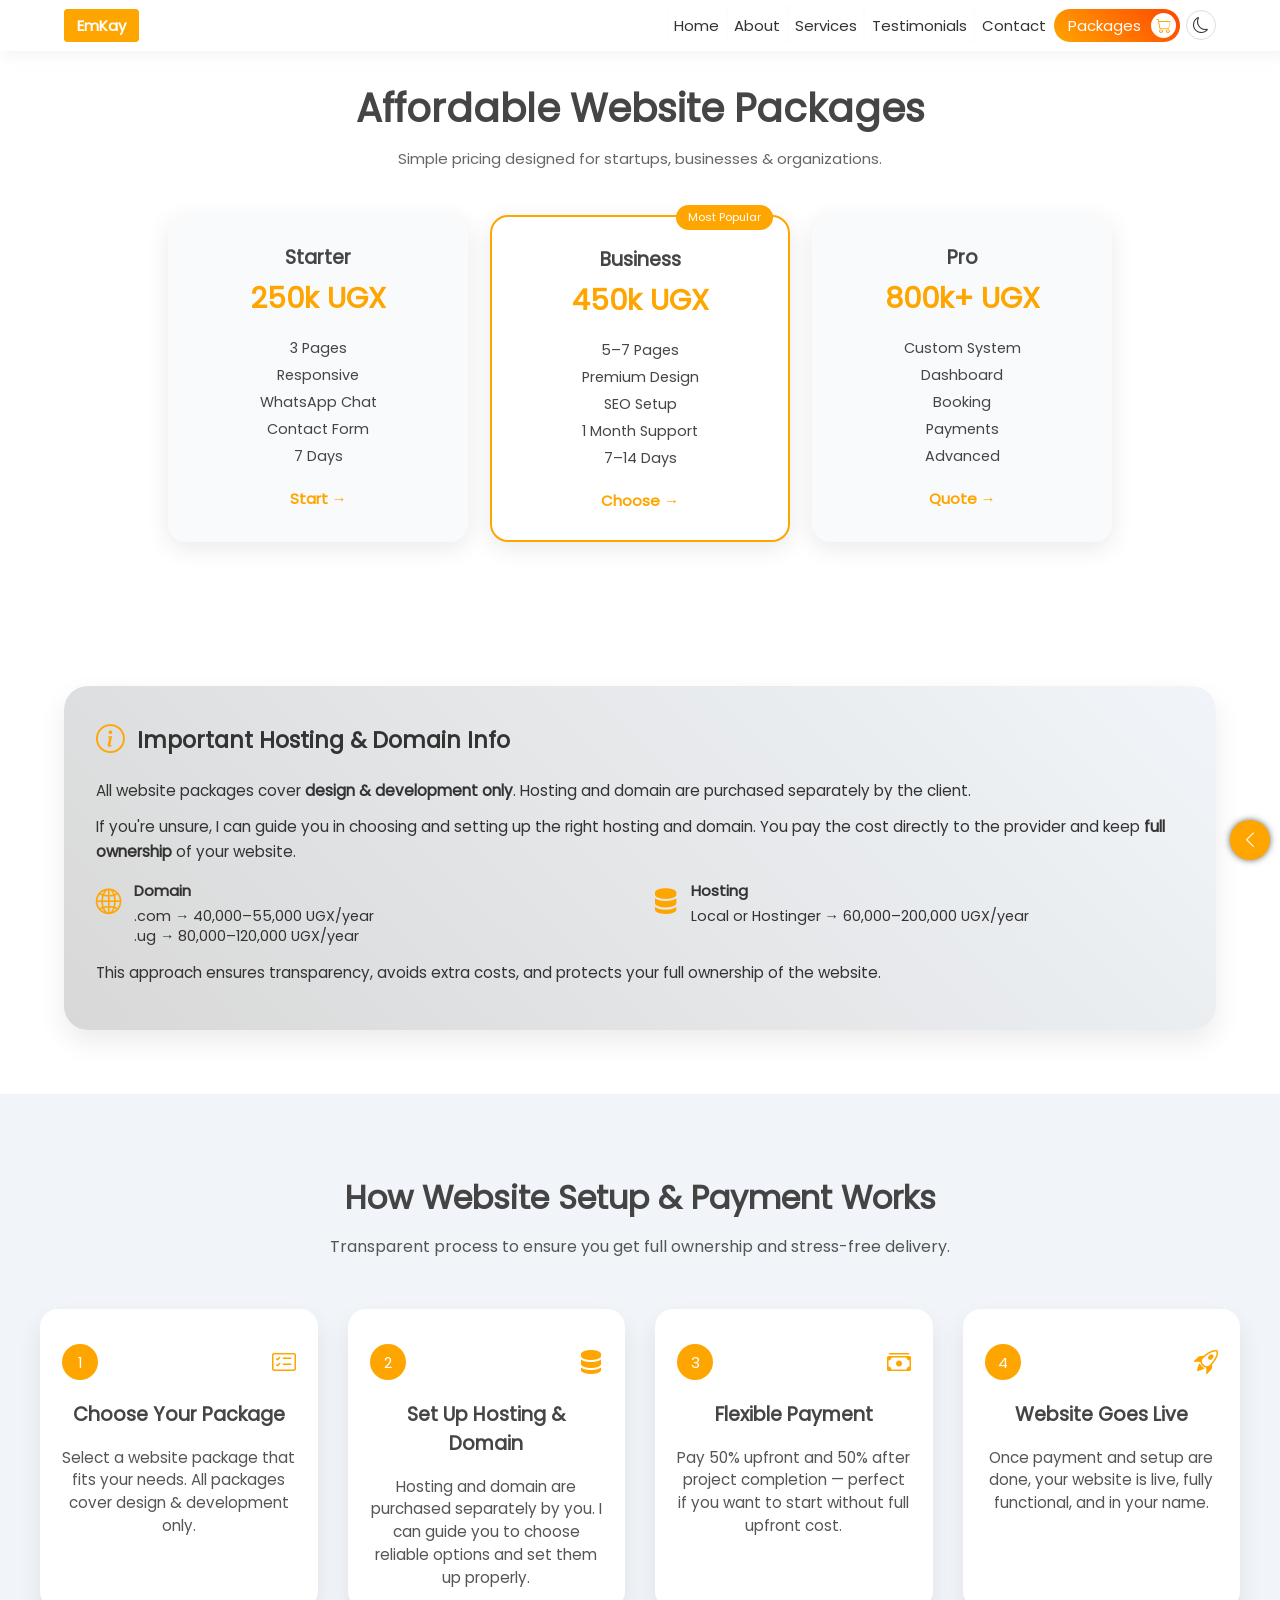
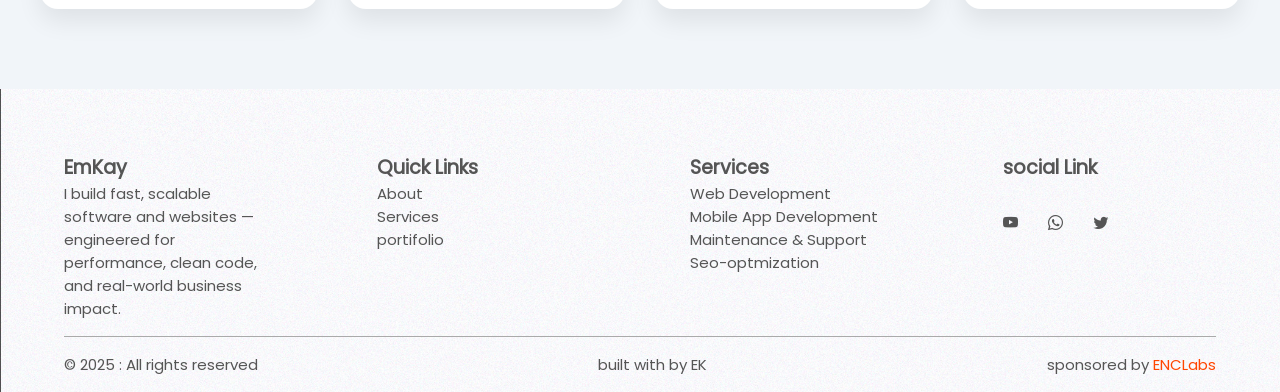
==== commit 47a16838: "feat: complete redesign for EmKay premium tech brand" ====
--- a/packages.html
+++ b/packages.html
@@ -26,7 +26,7 @@
 <body class="dark">
     <header>
         <nav>
-            <div class="logo"><p>LE.</p></div>
+            <div class="logo"><p>EmKay</p></div>
 
             <div class="links">
                 <a href="index.html">home</a>
@@ -229,7 +229,7 @@
     <footer>
        <div class="footer-content">
             <div class="footer-About">
-                <h2>LE.</h2>
+                <h2>EmKay</h2>
                 <p> 
                     I build fast, scalable software and websites — 
                     engineered for performance, 
--- a/css/home.css
+++ b/css/home.css
@@ -20,26 +20,34 @@
     gap: 10px;
     flex-direction: column;
 
+    .hero-buttons {
+        display: flex;
+        gap: 20px;
+        margin-top: 20px;
+    }
+
     .contbtn{
-        width: 150px;
+        width: max-content;
+        min-width: 150px;
         min-height: 28px;
         opacity: 0;
-        padding: 6px;
+        padding: 6px 16px;
         display: flex;
         align-items: center;
-        justify-content: space-between;
+        justify-content: center;
+        gap: 10px;
         font-size: 16px;
         font-weight: 500;
-        border: none;
+        border: 1px solid var(--background);
         border-radius: 30px;
-        background: var(--background);
+        background: transparent;
         transition: 0.5s;
         transform: scale(0.5);
         text-decoration: none;
 
         span{
-            padding-left: 0.5rem;
-            color: #fff;
+            color: var(--background);
+            transition: 0.3s;
         }
 
         .icky{
@@ -48,25 +56,40 @@
             display: flex;
             align-items: center;
             justify-content: center;
-            background: #fff;
+            background: var(--background);
             border-radius: 100%;
-            color: orange;
+            color: #fff;
             padding: 4px;
-            font-size: 18px;
-        }
-    }
-
-    .contbtn:hover{
-        background: none;
-        border: 1px solid orange;
+            font-size: 14px;
+        }
+    }
+
+    .btn-primary {
+        background: var(--background);
+        border: 1px solid var(--background);
+        span {
+            color: #fff;
+        }
+    }
+
+    .btn-primary:hover {
+        background: transparent;
+        span {
+            color: var(--background);
+        }
+    }
+
+    .btn-secondary:hover{
+        background: var(--background);
         box-shadow: var(--box-shadow);
-        cursor: pointer;
-        color: orange;
-    }
-
-    .contbtn:hover .icky{
-        background: orange;
-        color: #fff;
+        span {
+            color: #fff;
+        }
+    }
+
+    .btn-secondary:hover .icky{
+        background: #fff;
+        color: var(--background);
     }
     }
 
@@ -635,262 +658,199 @@
 /* portifolio */
 .portifolio {
     width: 100%;
-    height: 100vh;
-    padding: 5rem 2rem;
-    gap: 30px;
+    min-height: 100vh;
+    padding: 5rem 4rem;
     background-image: url(../img/tst_bck-02.jpg);
     background-size: cover;
 
     .portifolio-top{
-
+        text-align: center;
+        margin-bottom: 50px;
         h2{
-            font-size: 2rem;
-        }
-    }
-
-    .slides{
-        height: 500px;
-        gap: 20px;
-        transition: all 1s ease-in-out;
-        /* background: pink; */
-
-        .slide{
-            width: 80px;
-            height: 380px;
-            transform: scale(0.9);
-            box-shadow: var(--shad-2);
-            border-radius: 4px;
-            overflow: clip;
-            position: relative;
-            transition: all 1s ease;
-
-            .img{
-                position: absolute;
-                top: -120%;
-            }
-
-            .slide-cont{
-                position: relative;
-                display: flex;
-                flex-direction: column;
-                gap: 2px;
-
-                h3{
-                    min-width: 280%;
-                    position: relative;
-                    padding: 4px;
-                    border-radius: 4px;
-                    top: 120px;
-                    left: -80px;
-                    transform: rotate(90deg);
-                    text-align: center;
-                    background: goldenrod;
-                }
-
-                p{
-                    position: absolute;
-                    left: 120%;
-                }
-                .stack-used{
-                    position: absolute;
-                    right: -120%;
-                }
-            }
-
-            .btn{
-                position: absolute;
-                left: -150%;
-            }
-        }
-
-        .slide.active{
-            width: 400px;
-            padding: 14px;
-            transform: scale(1);
-            background: #fff;
-
-            .img{
-                width: 100%;
-                height: 160px;
-                position: relative;
-                border-radius: 8px;
-                overflow: clip;
-                top: 0%;
-            }
-
-            .slide-cont{
-                position: relative;
-
-                h3{
-                    width: 100%;
-                    position: relative;
-                    top: 0;
-                    left: 0%;
-                    transform: rotate(0deg);
-                    text-align: left;
-                    background: transparent;
-                }
-
-                p{
-                    position: relative;
-                    left: 0%;
-                }
-
-                .stack-used{
-                    gap: 10px;
-                    position: relative;
-                    right: 0%;
-
-                    p{
-                        background: #000;
-                        color: #fff;
-                        padding: 4px 14px;
-                        border-radius: 24px;
-                    }
-                }
-
-                .btn{
-                    position: relative;
-                    left: 0%;
-                    margin-top: 10px;
-                }
-            }
-        }
-
-    }
-
-    .slides:hover .slide{
-            width: 80px;
-            height: 380px;
-            transform: scale(0.9);
-            box-shadow: var(--shad-2);
-            border-radius: 4px;
-            overflow: clip;
-            position: relative;
-            transition: all 1s ease;
-
-            .img{
-                position: absolute;
-                top: -120%;
-            }
-
-            .slide-cont{
-                position: relative;
-                display: flex;
-                flex-direction: column;
-                gap: 2px;
-
-                h3{
-                    width: 150%;
-                    height: auto !important;
-                    position: relative;
-                    top: 120px;
-                    transform: rotate(90deg);
-                    text-align: center;
-                    background: goldenrod;
-                }
-
-                p{
-                    position: absolute;
-                    left: 120%;
-                }
-                .stack-used{
-                    position: absolute;
-                    right: -120%;
-                }
-            }
-
-            .btn{
-                position: absolute;
-                left: -150%;
-            }
-    }
-
-    .slides:hover .slide.active{
-        background: transparent;
-        .slide-cont{
-            position: relative;
-
-            p{
-                position: absolute;
-                left: 320px;
-            }
-
-            /* .stack-used{
-                position: absolute;
-                left: 320px;
-            } */
-        }
-
-        h3{
-            left: -50px;
-        }
-
-        .btn{
-            position: absolute;
-            left: 220%;
-        }
-    }
-
-    .slides:hover .slide:hover{
-            width: 400px;
-            height: 380px;
-            padding: 14px;
-            transform: scale(1);
-            display: flex;
-            flex-direction: column;
-            justify-content: space-between;
-            background: #fff;
-
-            .img{
-                width: 100%;
-                height: 160px;
-                position: relative;
-                top: 0%;
-                overflow: clip;
-                border-radius: 8px;
-            }
-
-            .slide-cont{
-                position: relative;
-
-                h3{
-                    width: 100%;
-                    height: auto !important;
-                    position: relative;
-                    top: 0;
-                    left: 0%;
-                    transform: rotate(0deg);
-                    text-align: left;
-                    background: transparent;
-                }
-
-                p{
-                    position: relative;
-                    left: 0%;
-                    font-size: 0.9rem;
-                }
-
-                .stack-used{
-                    gap: 10px;
-                    position: relative;
-                    right: 0%;
-
-                    p{
-                        background: #000;
-                        color: #fff;
-                        padding: 4px 14px;
-                        border-radius: 24px;
-                    }
-                }
-
-                .btn{
-                    position: relative;
-                    left: 0%;
-                    margin-top: 10px;
-                }
-            }
-    }
+            font-size: 2.5rem;
+        }
+        p {
+            color: var(--text-muted);
+            margin-top: 10px;
+        }
+    }
+
+    .project-grid {
+        display: grid;
+        grid-template-columns: repeat(auto-fit, minmax(300px, 1fr));
+        gap: 30px;
+        width: 100%;
+    }
+
+    .project-card {
+        background: #fff;
+        border-radius: 12px;
+        overflow: hidden;
+        box-shadow: 0 10px 30px rgba(0,0,0,0.05);
+        transition: transform 0.4s ease, box-shadow 0.4s ease;
+        display: flex;
+        flex-direction: column;
+    }
+
+    .project-card:hover {
+        transform: translateY(-10px);
+        box-shadow: 0 20px 40px rgba(0,0,0,0.1);
+    }
+
+    .project-img {
+        width: 100%;
+        height: 220px;
+        overflow: hidden;
+    }
+
+    .project-img img {
+        width: 100%;
+        height: 100%;
+        object-fit: cover;
+        transition: transform 0.6s ease;
+    }
+
+    .project-card:hover .project-img img {
+        transform: scale(1.05);
+    }
+
+    .project-info {
+        padding: 24px;
+        display: flex;
+        flex-direction: column;
+        flex-grow: 1;
+    }
+
+    .project-info h3 {
+        font-size: 1.4rem;
+        margin-bottom: 10px;
+        color: var(--background);
+    }
+
+    .project-info p {
+        font-size: 0.95rem;
+        color: #555;
+        line-height: 1.5;
+        margin-bottom: 20px;
+        flex-grow: 1;
+    }
+
+    .tech-tags {
+        display: flex;
+        flex-wrap: wrap;
+        gap: 8px;
+        margin-bottom: 20px;
+    }
+
+    .tech-tags span {
+        background: #f0f0f0;
+        color: #333;
+        font-size: 0.8rem;
+        padding: 4px 12px;
+        border-radius: 20px;
+        font-weight: 500;
+    }
+
+    .project-link {
+        display: inline-flex;
+        align-items: center;
+        gap: 8px;
+        font-weight: 600;
+        color: var(--background);
+        text-decoration: none;
+        transition: color 0.3s ease;
+        margin-top: auto;
+    }
+
+    .project-link:hover {
+        color: orange;
+    }
+}
+
+/* EmKay Experience Section */
+.experience {
+    width: 100%;
+    padding: 5rem 4rem;
+    background: #0a0a0a;
+    color: #fff;
+    text-align: center;
+}
+
+.experience .section-header {
+    margin-bottom: 50px;
+}
+
+.experience .section-header h2 {
+    font-size: 2.5rem;
+    background: linear-gradient(90deg, #fff, #888);
+    -webkit-background-clip: text;
+    -webkit-text-fill-color: transparent;
+}
+
+.experience .section-header p {
+    color: #aaa;
+    margin-top: 10px;
+    font-size: 1.1rem;
+}
+
+.experience-grid {
+    display: grid;
+    grid-template-columns: repeat(auto-fit, minmax(280px, 1fr));
+    gap: 30px;
+    margin-top: 40px;
+}
+
+.glow-card {
+    background: #111;
+    border: 1px solid #333;
+    border-radius: 16px;
+    padding: 40px 30px;
+    text-align: left;
+    position: relative;
+    overflow: hidden;
+    transition: transform 0.4s ease, border-color 0.4s ease;
+    z-index: 1;
+}
+
+.glow-card::before {
+    content: "";
+    position: absolute;
+    top: -50%;
+    left: -50%;
+    width: 200%;
+    height: 200%;
+    background: radial-gradient(circle, rgba(255,255,255,0.05) 0%, transparent 60%);
+    opacity: 0;
+    transition: opacity 0.4s ease;
+    z-index: -1;
+    pointer-events: none;
+}
+
+.glow-card:hover {
+    transform: translateY(-5px);
+    border-color: #555;
+}
+
+.glow-card:hover::before {
+    opacity: 1;
+}
+
+.experience-icon {
+    font-size: 2.5rem;
+    margin-bottom: 20px;
+    color: #fff;
+}
+
+.glow-card h3 {
+    font-size: 1.5rem;
+    margin-bottom: 12px;
+    font-weight: 600;
+}
+
+.glow-card p {
+    color: #888;
+    line-height: 1.6;
+    font-size: 0.95rem;
 }
 
 
